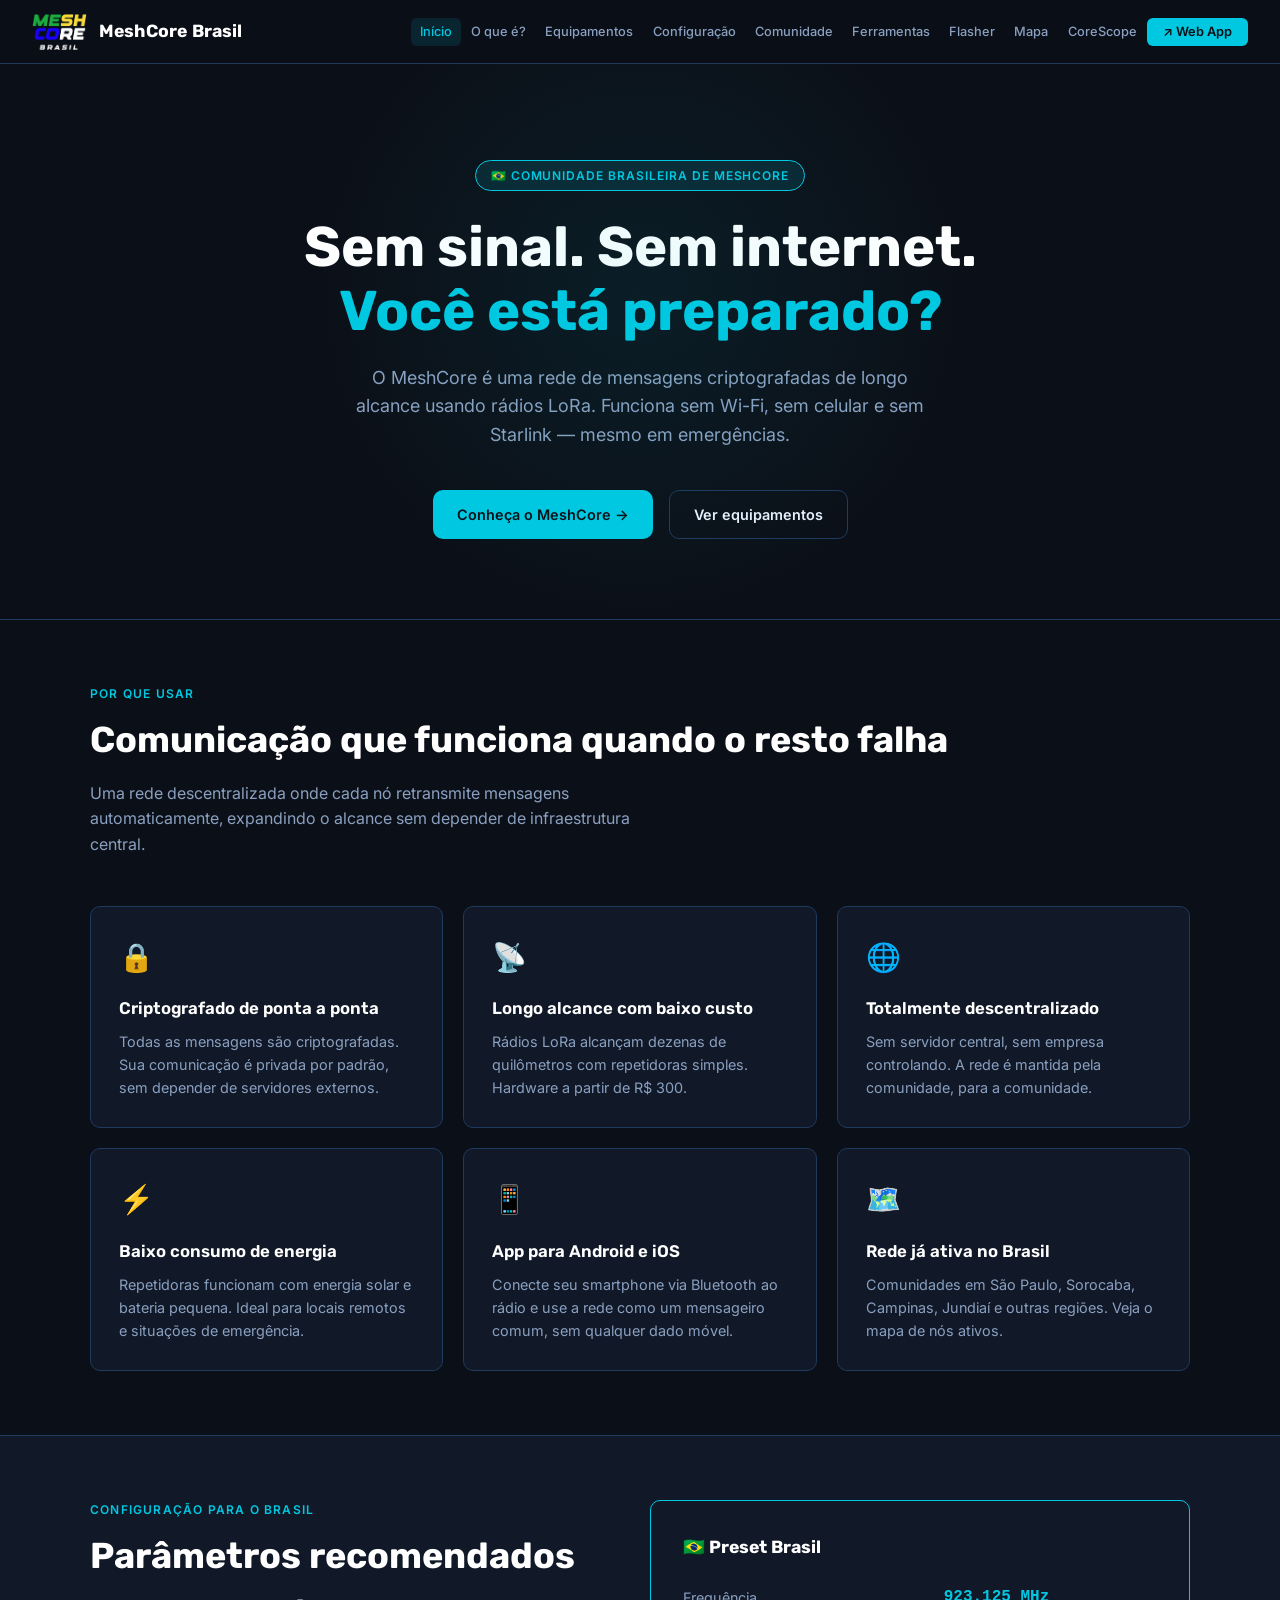
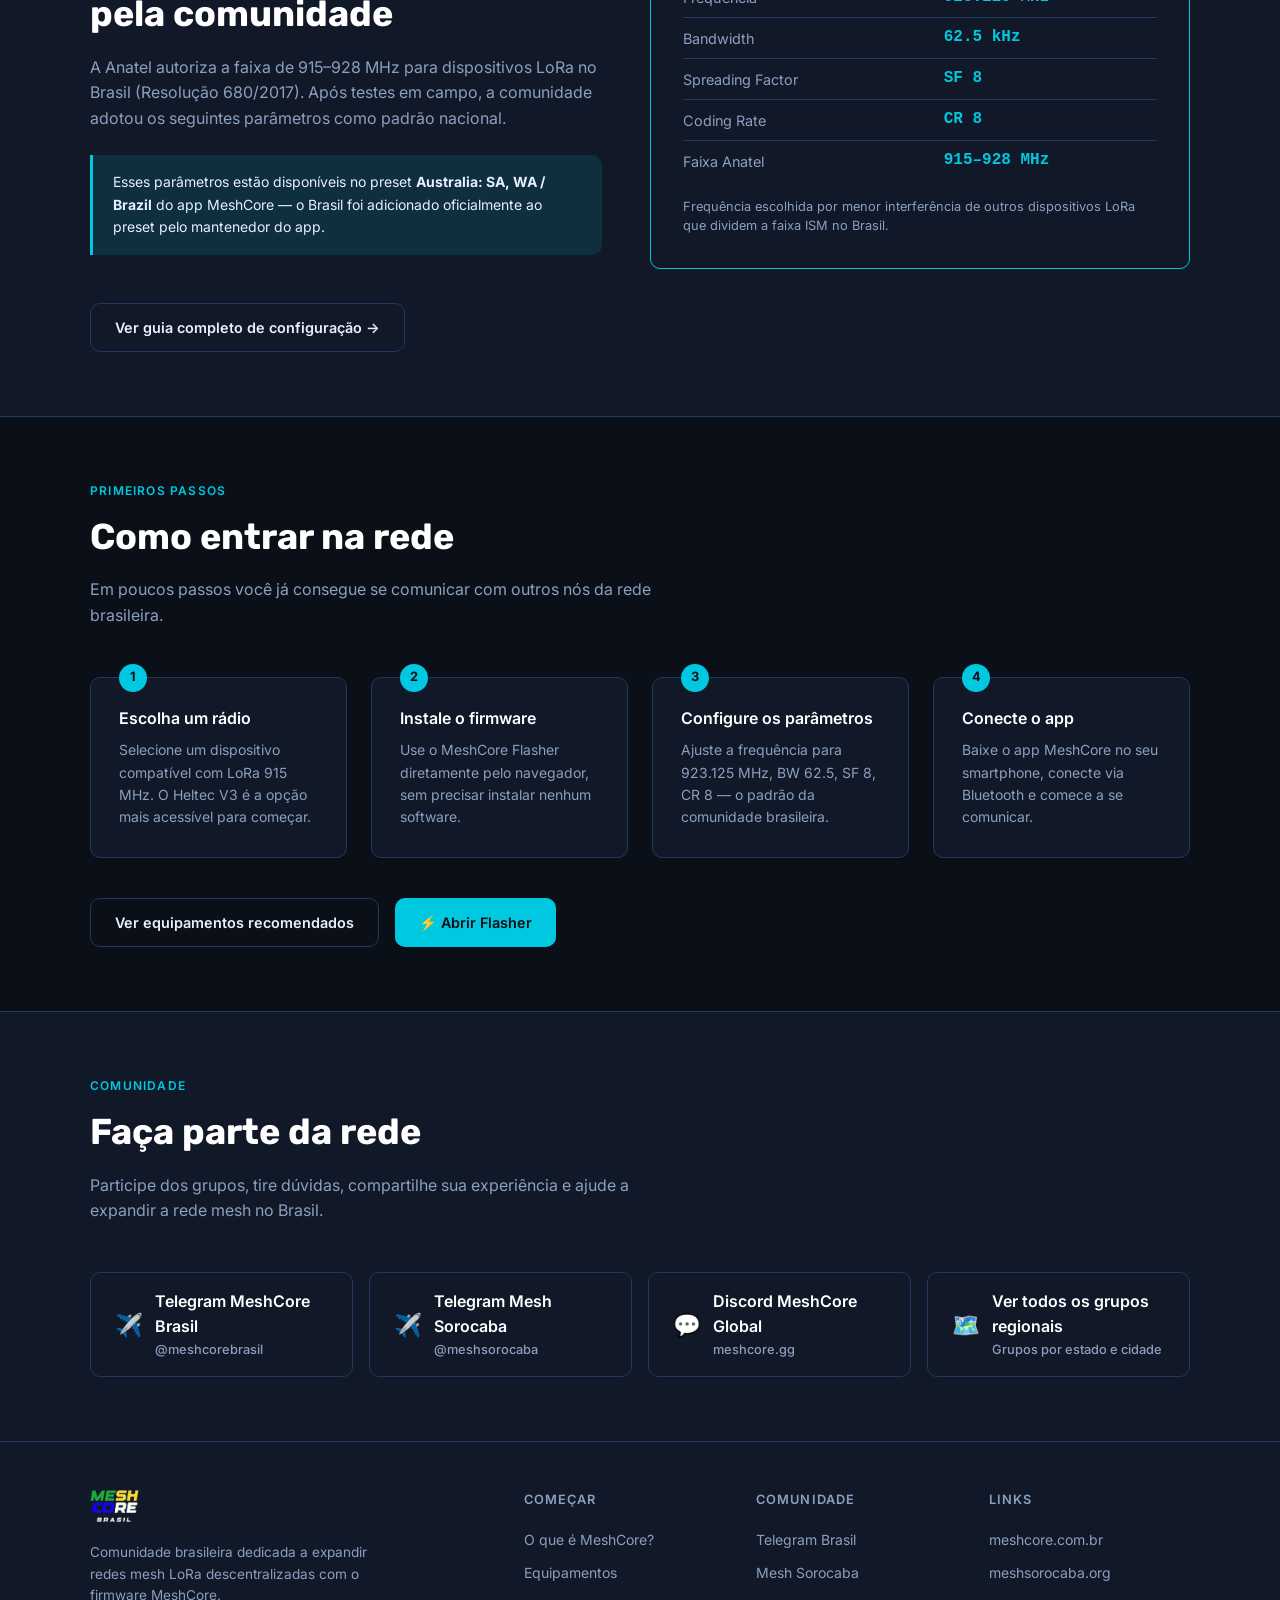
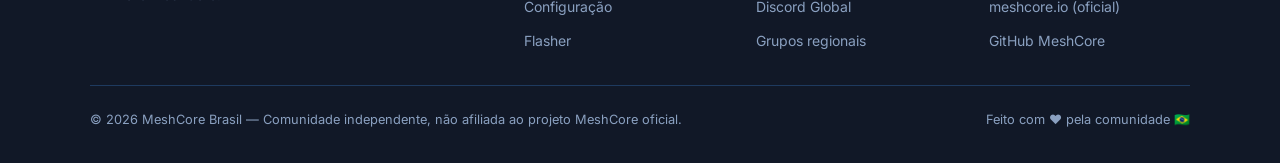
==== index.html @ 602535da "add MeshCore Brasil website Complete site with all pages: home, o-que-e, equipamentos, configuracao," ====
<!DOCTYPE html>
<html lang="pt-BR">
<head>
  <meta charset="UTF-8">
  <meta name="viewport" content="width=device-width, initial-scale=1.0">
  <title>MeshCore Brasil — Rede mesh LoRa sem internet</title>
  <meta name="description" content="Comunique-se sem internet, sem celular, sem Starlink. O MeshCore é uma rede de mensagens criptografadas de longo alcance com rádios LoRa.">
  <link rel="icon" href="img/logo.png">
  <meta property="og:type" content="website">
  <meta property="og:title" content="MeshCore Brasil">
  <meta property="og:description" content="Rede mesh LoRa descentralizada e criptografada. Sem internet, sem celular.">
  <meta property="og:image" content="img/logo.png">
  <link rel="stylesheet" href="css/style.css">
</head>
<body>

<!-- NAV -->
<nav>
  <a href="index.html" class="nav-logo">
    <img src="img/logo.png" alt="MeshCore Brasil">
    <span>MeshCore Brasil</span>
  </a>
  <button class="nav-toggle" aria-label="Menu" onclick="this.closest('nav').querySelector('.nav-links').classList.toggle('open')">
    <svg width="22" height="22" viewBox="0 0 22 22" fill="none" stroke="currentColor" stroke-width="2" stroke-linecap="round">
      <line x1="3" y1="6" x2="19" y2="6"/><line x1="3" y1="11" x2="19" y2="11"/><line x1="3" y1="16" x2="19" y2="16"/>
    </svg>
  </button>
  <ul class="nav-links">
    <li><a href="index.html" class="active">Início</a></li>
    <li><a href="pages/o-que-e.html">O que é?</a></li>
    <li><a href="pages/equipamentos.html">Equipamentos</a></li>
    <li><a href="pages/configuracao.html">Configuração</a></li>
    <li><a href="pages/comunidade.html">Comunidade</a></li>
    <li><a href="pages/ferramentas.html">Ferramentas</a></li>
    <li><a href="pages/flasher.html">Flasher</a></li>
    <li><a href="pages/mapa.html">Mapa</a></li>
    <li><a href="pages/corescope.html">CoreScope</a></li>
    <li><a href="https://app.meshcore.io/" target="_blank" class="nav-cta">↗ Web App</a></li>
  </ul>
</nav>

<!-- HERO -->
<section class="hero">
  <div class="hero-badge">🇧🇷 Comunidade Brasileira de MeshCore</div>
  <h1>Sem sinal. Sem internet.<br><span>Você está preparado?</span></h1>
  <p>O MeshCore é uma rede de mensagens criptografadas de longo alcance usando rádios LoRa. Funciona sem Wi-Fi, sem celular e sem Starlink — mesmo em emergências.</p>
  <div class="hero-actions">
    <a href="pages/o-que-e.html" class="btn btn-primary">Conheça o MeshCore →</a>
    <a href="pages/equipamentos.html" class="btn btn-outline">Ver equipamentos</a>
  </div>
</section>

<hr class="divider">

<!-- POR QUE MESHCORE -->
<section>
  <div class="container">
    <div class="section-label">Por que usar</div>
    <h2 class="section-title">Comunicação que funciona quando o resto falha</h2>
    <p class="section-desc">Uma rede descentralizada onde cada nó retransmite mensagens automaticamente, expandindo o alcance sem depender de infraestrutura central.</p>
    <div class="cards">
      <div class="card">
        <div class="card-icon">🔒</div>
        <h3>Criptografado de ponta a ponta</h3>
        <p>Todas as mensagens são criptografadas. Sua comunicação é privada por padrão, sem depender de servidores externos.</p>
      </div>
      <div class="card">
        <div class="card-icon">📡</div>
        <h3>Longo alcance com baixo custo</h3>
        <p>Rádios LoRa alcançam dezenas de quilômetros com repetidoras simples. Hardware a partir de R$ 300.</p>
      </div>
      <div class="card">
        <div class="card-icon">🌐</div>
        <h3>Totalmente descentralizado</h3>
        <p>Sem servidor central, sem empresa controlando. A rede é mantida pela comunidade, para a comunidade.</p>
      </div>
      <div class="card">
        <div class="card-icon">⚡</div>
        <h3>Baixo consumo de energia</h3>
        <p>Repetidoras funcionam com energia solar e bateria pequena. Ideal para locais remotos e situações de emergência.</p>
      </div>
      <div class="card">
        <div class="card-icon">📱</div>
        <h3>App para Android e iOS</h3>
        <p>Conecte seu smartphone via Bluetooth ao rádio e use a rede como um mensageiro comum, sem qualquer dado móvel.</p>
      </div>
      <div class="card">
        <div class="card-icon">🗺️</div>
        <h3>Rede já ativa no Brasil</h3>
        <p>Comunidades em São Paulo, Sorocaba, Campinas, Jundiaí e outras regiões. Veja o mapa de nós ativos.</p>
      </div>
    </div>
  </div>
</section>

<hr class="divider">

<!-- CONFIGURAÇÃO BRASIL -->
<section style="background: var(--surface);">
  <div class="container">
    <div style="display: grid; grid-template-columns: 1fr auto; gap: 3rem; align-items: start; flex-wrap: wrap;">
      <div>
        <div class="section-label">Configuração para o Brasil</div>
        <h2 class="section-title">Parâmetros recomendados pela comunidade</h2>
        <p class="section-desc" style="margin-bottom: 1.5rem;">A Anatel autoriza a faixa de 915–928 MHz para dispositivos LoRa no Brasil (Resolução 680/2017). Após testes em campo, a comunidade adotou os seguintes parâmetros como padrão nacional.</p>
        <div class="info-box">
          Esses parâmetros estão disponíveis no preset <strong>Australia: SA, WA / Brazil</strong> do app MeshCore — o Brasil foi adicionado oficialmente ao preset pelo mantenedor do app.
        </div>
        <a href="pages/configuracao.html" class="btn btn-outline" style="margin-top: 1.5rem;">Ver guia completo de configuração →</a>
      </div>
      <div class="freq-box">
        <h3>🇧🇷 Preset Brasil</h3>
        <table class="freq-table">
          <tr><td>Frequência</td><td>923.125 MHz</td></tr>
          <tr><td>Bandwidth</td><td>62.5 kHz</td></tr>
          <tr><td>Spreading Factor</td><td>SF 8</td></tr>
          <tr><td>Coding Rate</td><td>CR 8</td></tr>
          <tr><td>Faixa Anatel</td><td>915–928 MHz</td></tr>
        </table>
        <p class="freq-note">Frequência escolhida por menor interferência de outros dispositivos LoRa que dividem a faixa ISM no Brasil.</p>
      </div>
    </div>
  </div>
</section>

<hr class="divider">

<!-- COMO COMEÇAR -->
<section>
  <div class="container">
    <div class="section-label">Primeiros passos</div>
    <h2 class="section-title">Como entrar na rede</h2>
    <p class="section-desc">Em poucos passos você já consegue se comunicar com outros nós da rede brasileira.</p>
    <div class="steps">
      <div class="step">
        <h3>Escolha um rádio</h3>
        <p>Selecione um dispositivo compatível com LoRa 915 MHz. O Heltec V3 é a opção mais acessível para começar.</p>
      </div>
      <div class="step">
        <h3>Instale o firmware</h3>
        <p>Use o MeshCore Flasher diretamente pelo navegador, sem precisar instalar nenhum software.</p>
      </div>
      <div class="step">
        <h3>Configure os parâmetros</h3>
        <p>Ajuste a frequência para 923.125 MHz, BW 62.5, SF 8, CR 8 — o padrão da comunidade brasileira.</p>
      </div>
      <div class="step">
        <h3>Conecte o app</h3>
        <p>Baixe o app MeshCore no seu smartphone, conecte via Bluetooth e comece a se comunicar.</p>
      </div>
    </div>
    <div style="margin-top: 2.5rem; display: flex; gap: 1rem; flex-wrap: wrap;">
      <a href="pages/equipamentos.html" class="btn btn-outline">Ver equipamentos recomendados</a>
      <a href="https://flasher.meshcore.io/" target="_blank" class="btn btn-primary">⚡ Abrir Flasher</a>
    </div>
  </div>
</section>

<hr class="divider">

<!-- COMUNIDADE -->
<section style="background: var(--surface);">
  <div class="container">
    <div class="section-label">Comunidade</div>
    <h2 class="section-title">Faça parte da rede</h2>
    <p class="section-desc">Participe dos grupos, tire dúvidas, compartilhe sua experiência e ajude a expandir a rede mesh no Brasil.</p>
    <div class="community-links">
      <a href="https://t.me/meshcorebrasil" target="_blank" class="community-link">
        <span class="icon">✈️</span>
        <div>
          <div style="font-weight: 600; color: var(--white);">Telegram MeshCore Brasil</div>
          <div style="font-size: 0.8rem; color: var(--text-dim);">@meshcorebrasil</div>
        </div>
      </a>
      <a href="https://t.me/meshsorocaba" target="_blank" class="community-link">
        <span class="icon">✈️</span>
        <div>
          <div style="font-weight: 600; color: var(--white);">Telegram Mesh Sorocaba</div>
          <div style="font-size: 0.8rem; color: var(--text-dim);">@meshsorocaba</div>
        </div>
      </a>
      <a href="https://meshcore.gg" target="_blank" class="community-link">
        <span class="icon">💬</span>
        <div>
          <div style="font-weight: 600; color: var(--white);">Discord MeshCore Global</div>
          <div style="font-size: 0.8rem; color: var(--text-dim);">meshcore.gg</div>
        </div>
      </a>
      <a href="pages/comunidade.html" class="community-link">
        <span class="icon">🗺️</span>
        <div>
          <div style="font-weight: 600; color: var(--white);">Ver todos os grupos regionais</div>
          <div style="font-size: 0.8rem; color: var(--text-dim);">Grupos por estado e cidade</div>
        </div>
      </a>
    </div>
  </div>
</section>

<!-- FOOTER -->
<footer>
  <div class="footer-inner">
    <div class="footer-brand">
      <img src="img/logo.png" alt="MeshCore Brasil">
      <p>Comunidade brasileira dedicada a expandir redes mesh LoRa descentralizadas com o firmware MeshCore.</p>
    </div>
    <div class="footer-col">
      <h4>Começar</h4>
      <ul>
        <li><a href="pages/o-que-e.html">O que é MeshCore?</a></li>
        <li><a href="pages/equipamentos.html">Equipamentos</a></li>
        <li><a href="pages/configuracao.html">Configuração</a></li>
        <li><a href="https://flasher.meshcore.io/" target="_blank">Flasher</a></li>
      </ul>
    </div>
    <div class="footer-col">
      <h4>Comunidade</h4>
      <ul>
        <li><a href="https://t.me/meshcorebrasil" target="_blank">Telegram Brasil</a></li>
        <li><a href="https://t.me/meshsorocaba" target="_blank">Mesh Sorocaba</a></li>
        <li><a href="https://meshcore.gg" target="_blank">Discord Global</a></li>
        <li><a href="pages/comunidade.html">Grupos regionais</a></li>
      </ul>
    </div>
    <div class="footer-col">
      <h4>Links</h4>
      <ul>
        <li><a href="https://meshcore.com.br" target="_blank">meshcore.com.br</a></li>
        <li><a href="https://www.meshsorocaba.org" target="_blank">meshsorocaba.org</a></li>
        <li><a href="https://meshcore.io" target="_blank">meshcore.io (oficial)</a></li>
        <li><a href="https://github.com/ripplebiz/MeshCore" target="_blank">GitHub MeshCore</a></li>
      </ul>
    </div>
  </div>
  <div class="footer-bottom">
    <span>© 2026 MeshCore Brasil — Comunidade independente, não afiliada ao projeto MeshCore oficial.</span>
    <span>Feito com ❤️ pela comunidade 🇧🇷</span>
  </div>
</footer>

</body>
</html>
---- css/style.css ----
@import url('https://fonts.googleapis.com/css2?family=Inter:wght@300;400;500;600;700&family=Rubik:wght@400;500;700&display=swap');

:root {
  --bg:          #0b0f17;
  --surface:     #111827;
  --surface-2:   #1a2438;
  --border:      #1e3a5f;
  --primary:     #14213d;
  --accent:      #00c8e0;
  --accent-dim:  rgba(0, 200, 224, 0.12);
  --accent-glow: rgba(0, 200, 224, 0.25);
  --text:        #e8f0fe;
  --text-dim:    #8aa0c0;
  --white:       #ffffff;
  --green:       #22d3a0;
  --radius:      10px;
  --nav-height:  64px;
}

*, *::before, *::after { box-sizing: border-box; margin: 0; padding: 0; }

html { scroll-behavior: smooth; }

body {
  font-family: 'Inter', sans-serif;
  background: var(--bg);
  color: var(--text);
  line-height: 1.6;
  font-size: 16px;
}

a { color: var(--accent); text-decoration: none; }
a:hover { text-decoration: underline; }

img { max-width: 100%; height: auto; }

/* ── NAV ───────────────────────────────────────────────────────────────────── */

nav {
  position: sticky;
  top: 0;
  z-index: 100;
  height: var(--nav-height);
  background: rgba(11, 15, 23, 0.92);
  backdrop-filter: blur(12px);
  border-bottom: 1px solid var(--border);
  display: flex;
  align-items: center;
  justify-content: space-between;
  padding: 0 2rem;
}

.nav-logo {
  display: flex;
  align-items: center;
  gap: 0.75rem;
  text-decoration: none;
}

.nav-logo img {
  height: 36px;
  width: auto;
}

.nav-logo span {
  font-family: 'Rubik', sans-serif;
  font-weight: 700;
  font-size: 1.1rem;
  color: var(--white);
  letter-spacing: 0.01em;
}

.nav-links {
  display: flex;
  align-items: center;
  gap: 0.1rem;
  list-style: none;
  flex-wrap: nowrap;
}

.nav-links a {
  color: var(--text-dim);
  font-size: 0.8rem;
  font-weight: 500;
  padding: 0.4rem 0.55rem;
  border-radius: 6px;
  transition: color 0.2s, background 0.2s;
  text-decoration: none;
  white-space: nowrap;
}

.nav-links a:hover,
.nav-links a.active {
  color: var(--accent);
  background: var(--accent-dim);
}

.nav-cta {
  background: var(--accent) !important;
  color: var(--bg) !important;
  font-weight: 600 !important;
  padding: 0.4rem 1rem !important;
  border-radius: 6px !important;
}

.nav-cta:hover {
  opacity: 0.9;
  background: var(--accent) !important;
}

.nav-toggle {
  display: none;
  background: none;
  border: none;
  cursor: pointer;
  color: var(--text);
  padding: 0.5rem;
}

/* ── HERO ──────────────────────────────────────────────────────────────────── */

.hero {
  padding: 6rem 2rem 5rem;
  text-align: center;
  position: relative;
  overflow: hidden;
}

.hero::before {
  content: '';
  position: absolute;
  top: -120px;
  left: 50%;
  transform: translateX(-50%);
  width: 700px;
  height: 700px;
  background: radial-gradient(circle, rgba(0, 200, 224, 0.08) 0%, transparent 70%);
  pointer-events: none;
}

.hero-badge {
  display: inline-block;
  background: var(--accent-dim);
  border: 1px solid var(--accent);
  color: var(--accent);
  font-size: 0.75rem;
  font-weight: 600;
  letter-spacing: 0.08em;
  text-transform: uppercase;
  padding: 0.3rem 0.9rem;
  border-radius: 999px;
  margin-bottom: 1.5rem;
}

.hero h1 {
  font-family: 'Rubik', sans-serif;
  font-size: clamp(2rem, 5vw, 3.5rem);
  font-weight: 700;
  color: var(--white);
  line-height: 1.15;
  max-width: 720px;
  margin: 0 auto 1.25rem;
}

.hero h1 span {
  color: var(--accent);
}

.hero p {
  font-size: 1.125rem;
  color: var(--text-dim);
  max-width: 580px;
  margin: 0 auto 2.5rem;
}

.hero-actions {
  display: flex;
  gap: 1rem;
  justify-content: center;
  flex-wrap: wrap;
}

/* ── BUTTONS ───────────────────────────────────────────────────────────────── */

.btn {
  display: inline-flex;
  align-items: center;
  gap: 0.5rem;
  padding: 0.75rem 1.5rem;
  border-radius: var(--radius);
  font-weight: 600;
  font-size: 0.9rem;
  cursor: pointer;
  transition: all 0.2s;
  text-decoration: none;
  border: none;
}

.btn-primary {
  background: var(--accent);
  color: var(--bg);
}

.btn-primary:hover {
  opacity: 0.88;
  text-decoration: none;
  transform: translateY(-1px);
  box-shadow: 0 4px 20px var(--accent-glow);
}

.btn-outline {
  background: transparent;
  color: var(--text);
  border: 1px solid var(--border);
}

.btn-outline:hover {
  border-color: var(--accent);
  color: var(--accent);
  text-decoration: none;
  transform: translateY(-1px);
}

/* ── SECTIONS ──────────────────────────────────────────────────────────────── */

section {
  padding: 4rem 2rem;
}

.container {
  max-width: 1100px;
  margin: 0 auto;
}

.section-label {
  font-size: 0.75rem;
  font-weight: 600;
  letter-spacing: 0.1em;
  text-transform: uppercase;
  color: var(--accent);
  margin-bottom: 0.5rem;
}

.section-title {
  font-family: 'Rubik', sans-serif;
  font-size: clamp(1.5rem, 3vw, 2.25rem);
  font-weight: 700;
  color: var(--white);
  margin-bottom: 0.75rem;
}

.section-desc {
  color: var(--text-dim);
  font-size: 1rem;
  max-width: 580px;
  margin-bottom: 3rem;
}

/* ── CARDS ─────────────────────────────────────────────────────────────────── */

.cards {
  display: grid;
  grid-template-columns: repeat(auto-fit, minmax(280px, 1fr));
  gap: 1.25rem;
}

.card {
  background: var(--surface);
  border: 1px solid var(--border);
  border-radius: var(--radius);
  padding: 1.75rem;
  transition: border-color 0.2s, transform 0.2s;
}

.card:hover {
  border-color: var(--accent);
  transform: translateY(-3px);
}

.card-icon {
  font-size: 1.75rem;
  margin-bottom: 1rem;
}

.card h3 {
  font-family: 'Rubik', sans-serif;
  font-size: 1.05rem;
  font-weight: 600;
  color: var(--white);
  margin-bottom: 0.5rem;
}

.card p {
  font-size: 0.9rem;
  color: var(--text-dim);
  line-height: 1.6;
}

/* ── STEPS ─────────────────────────────────────────────────────────────────── */

.steps {
  display: grid;
  grid-template-columns: repeat(auto-fit, minmax(220px, 1fr));
  gap: 1.5rem;
  counter-reset: steps;
}

.step {
  position: relative;
  padding: 1.75rem;
  background: var(--surface);
  border: 1px solid var(--border);
  border-radius: var(--radius);
  counter-increment: steps;
}

.step::before {
  content: counter(steps);
  position: absolute;
  top: -14px;
  left: 1.75rem;
  background: var(--accent);
  color: var(--bg);
  font-weight: 700;
  font-size: 0.8rem;
  width: 28px;
  height: 28px;
  border-radius: 50%;
  display: flex;
  align-items: center;
  justify-content: center;
}

.step h3 {
  font-weight: 600;
  color: var(--white);
  margin-bottom: 0.5rem;
  font-size: 1rem;
}

.step p {
  font-size: 0.875rem;
  color: var(--text-dim);
}

/* ── COMMUNITY LINKS ───────────────────────────────────────────────────────── */

.community-links {
  display: flex;
  flex-wrap: wrap;
  gap: 1rem;
}

.community-link {
  display: flex;
  align-items: center;
  gap: 0.75rem;
  background: var(--surface);
  border: 1px solid var(--border);
  border-radius: var(--radius);
  padding: 1rem 1.5rem;
  color: var(--text);
  text-decoration: none;
  font-weight: 500;
  transition: border-color 0.2s, transform 0.2s;
  flex: 1 1 220px;
}

.community-link:hover {
  border-color: var(--accent);
  color: var(--accent);
  text-decoration: none;
  transform: translateY(-2px);
}

.community-link .icon {
  font-size: 1.4rem;
}

/* ── FREQUENCY BOX ─────────────────────────────────────────────────────────── */

.freq-box {
  background: var(--surface);
  border: 1px solid var(--accent);
  border-radius: var(--radius);
  padding: 2rem;
  max-width: 540px;
}

.freq-box h3 {
  font-family: 'Rubik', sans-serif;
  font-weight: 700;
  color: var(--white);
  margin-bottom: 1rem;
  font-size: 1.1rem;
}

.freq-table {
  width: 100%;
  border-collapse: collapse;
  font-size: 0.9rem;
}

.freq-table td {
  padding: 0.45rem 0;
  border-bottom: 1px solid var(--border);
}

.freq-table td:first-child { color: var(--text-dim); width: 55%; }
.freq-table td:last-child  { color: var(--accent); font-weight: 600; font-family: monospace; font-size: 1rem; }
.freq-table tr:last-child td { border-bottom: none; }

.freq-note {
  margin-top: 1rem;
  font-size: 0.8rem;
  color: var(--text-dim);
  line-height: 1.5;
}

/* ── DIVIDER ────────────────────────────────────────────────────────────────── */

.divider {
  border: none;
  border-top: 1px solid var(--border);
  margin: 0;
}

/* ── FOOTER ────────────────────────────────────────────────────────────────── */

footer {
  background: var(--surface);
  border-top: 1px solid var(--border);
  padding: 3rem 2rem 2rem;
}

.footer-inner {
  max-width: 1100px;
  margin: 0 auto;
  display: grid;
  grid-template-columns: 2fr 1fr 1fr 1fr;
  gap: 2rem;
}

.footer-brand img {
  height: 32px;
  margin-bottom: 0.75rem;
}

.footer-brand p {
  font-size: 0.85rem;
  color: var(--text-dim);
  max-width: 280px;
  line-height: 1.6;
}

.footer-col h4 {
  font-size: 0.8rem;
  font-weight: 600;
  text-transform: uppercase;
  letter-spacing: 0.08em;
  color: var(--text-dim);
  margin-bottom: 1rem;
}

.footer-col ul {
  list-style: none;
  display: flex;
  flex-direction: column;
  gap: 0.5rem;
}

.footer-col a {
  font-size: 0.875rem;
  color: var(--text-dim);
  transition: color 0.2s;
}

.footer-col a:hover {
  color: var(--accent);
  text-decoration: none;
}

.footer-bottom {
  max-width: 1100px;
  margin: 2rem auto 0;
  padding-top: 1.5rem;
  border-top: 1px solid var(--border);
  display: flex;
  justify-content: space-between;
  align-items: center;
  font-size: 0.8rem;
  color: var(--text-dim);
  flex-wrap: wrap;
  gap: 0.5rem;
}

/* ── ALERT / INFO BOX ──────────────────────────────────────────────────────── */

.info-box {
  background: var(--accent-dim);
  border-left: 3px solid var(--accent);
  border-radius: 0 var(--radius) var(--radius) 0;
  padding: 1rem 1.25rem;
  font-size: 0.875rem;
  color: var(--text);
  margin: 1.5rem 0;
}

/* ── PAGE HEADER ───────────────────────────────────────────────────────────── */

.page-header {
  padding: 4rem 2rem 3rem;
  border-bottom: 1px solid var(--border);
}

.page-header .section-label { margin-bottom: 0.75rem; }
.page-header h1 {
  font-family: 'Rubik', sans-serif;
  font-size: clamp(1.75rem, 4vw, 2.75rem);
  font-weight: 700;
  color: var(--white);
  margin-bottom: 0.75rem;
}
.page-header p {
  color: var(--text-dim);
  font-size: 1.05rem;
  max-width: 600px;
}

/* ── RESPONSIVE ────────────────────────────────────────────────────────────── */

@media (max-width: 768px) {
  nav { padding: 0 1.25rem; }

  .nav-links {
    display: none;
    position: absolute;
    top: var(--nav-height);
    left: 0;
    right: 0;
    background: var(--bg);
    border-bottom: 1px solid var(--border);
    flex-direction: column;
    padding: 1rem;
    gap: 0.25rem;
  }

  .nav-links.open { display: flex; }
  .nav-links a { padding: 0.6rem 1rem; border-radius: 6px; width: 100%; }
  .nav-toggle { display: block; }

  .hero { padding: 4rem 1.25rem 3.5rem; }
  section { padding: 3rem 1.25rem; }

  .footer-inner {
    grid-template-columns: 1fr 1fr;
  }

  .footer-bottom {
    flex-direction: column;
    text-align: center;
  }
}

@media (max-width: 480px) {
  .footer-inner { grid-template-columns: 1fr; }
  .hero-actions { flex-direction: column; align-items: center; }
}
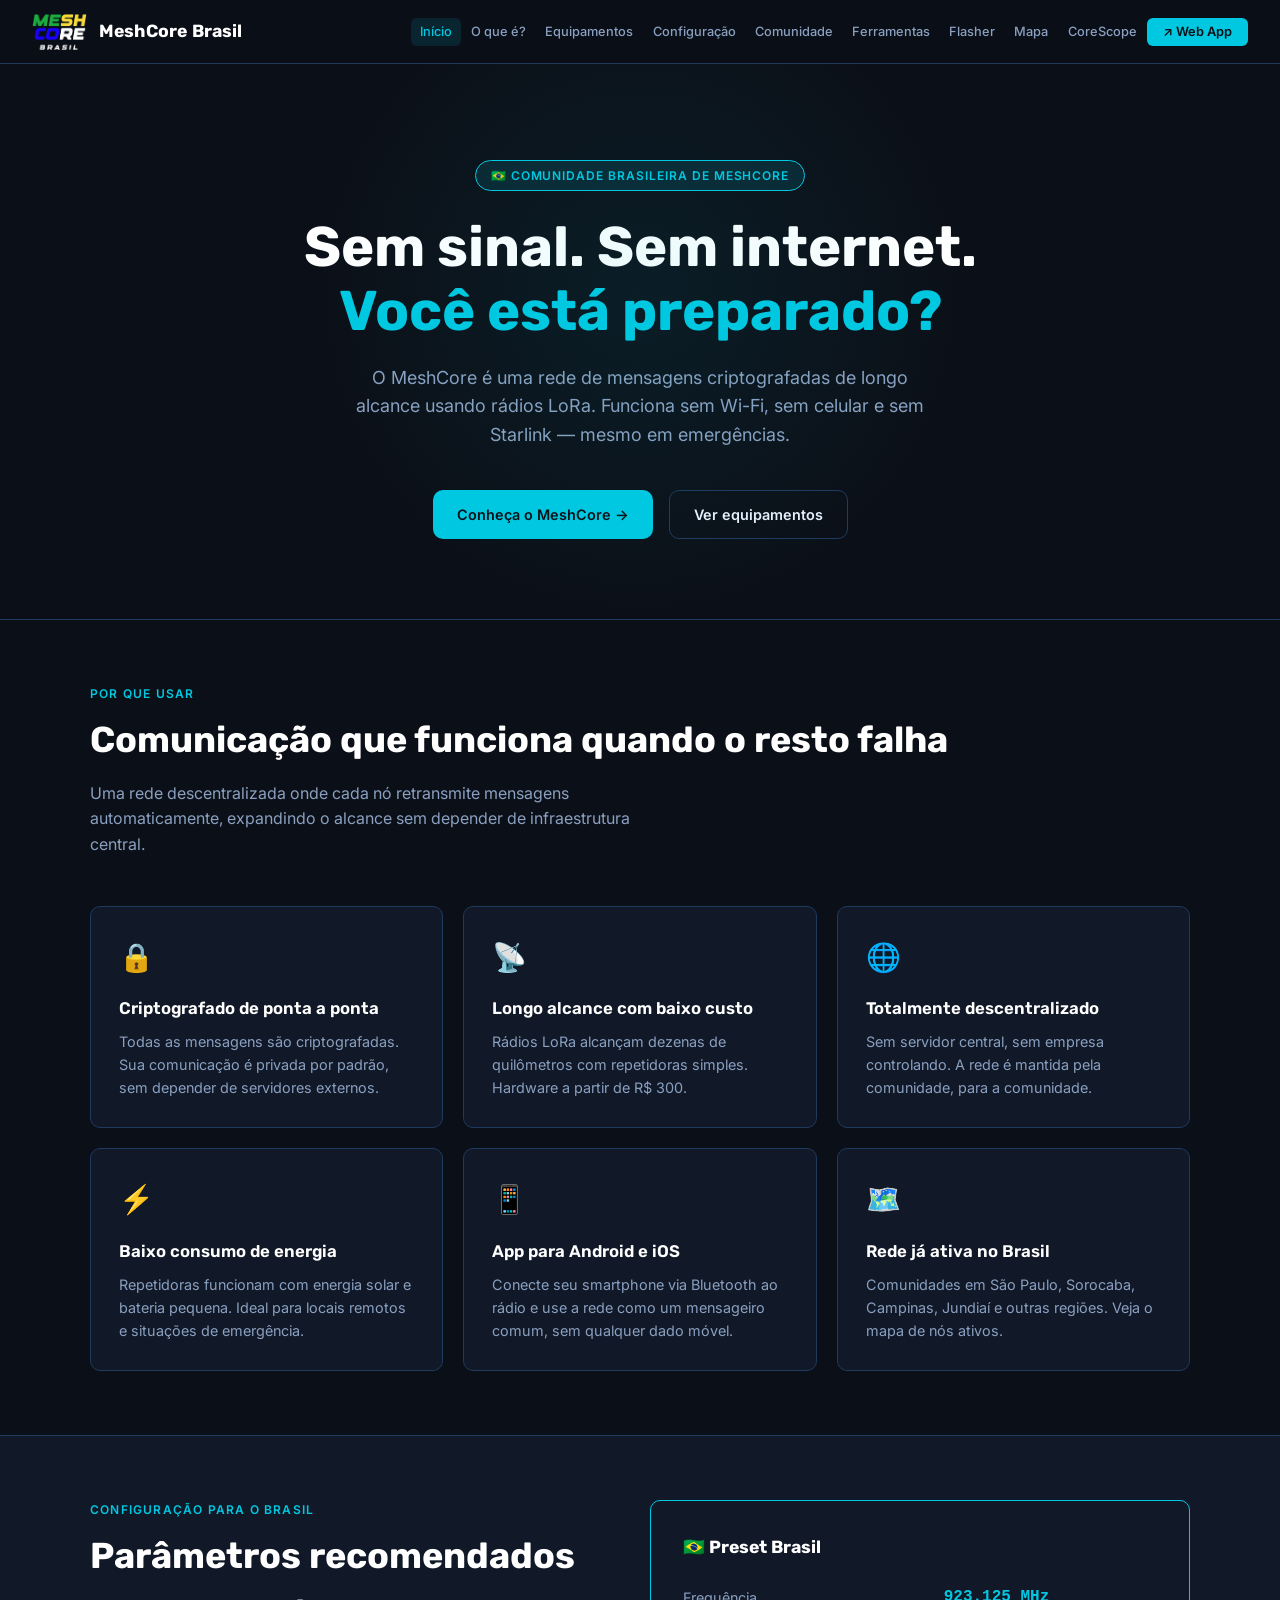
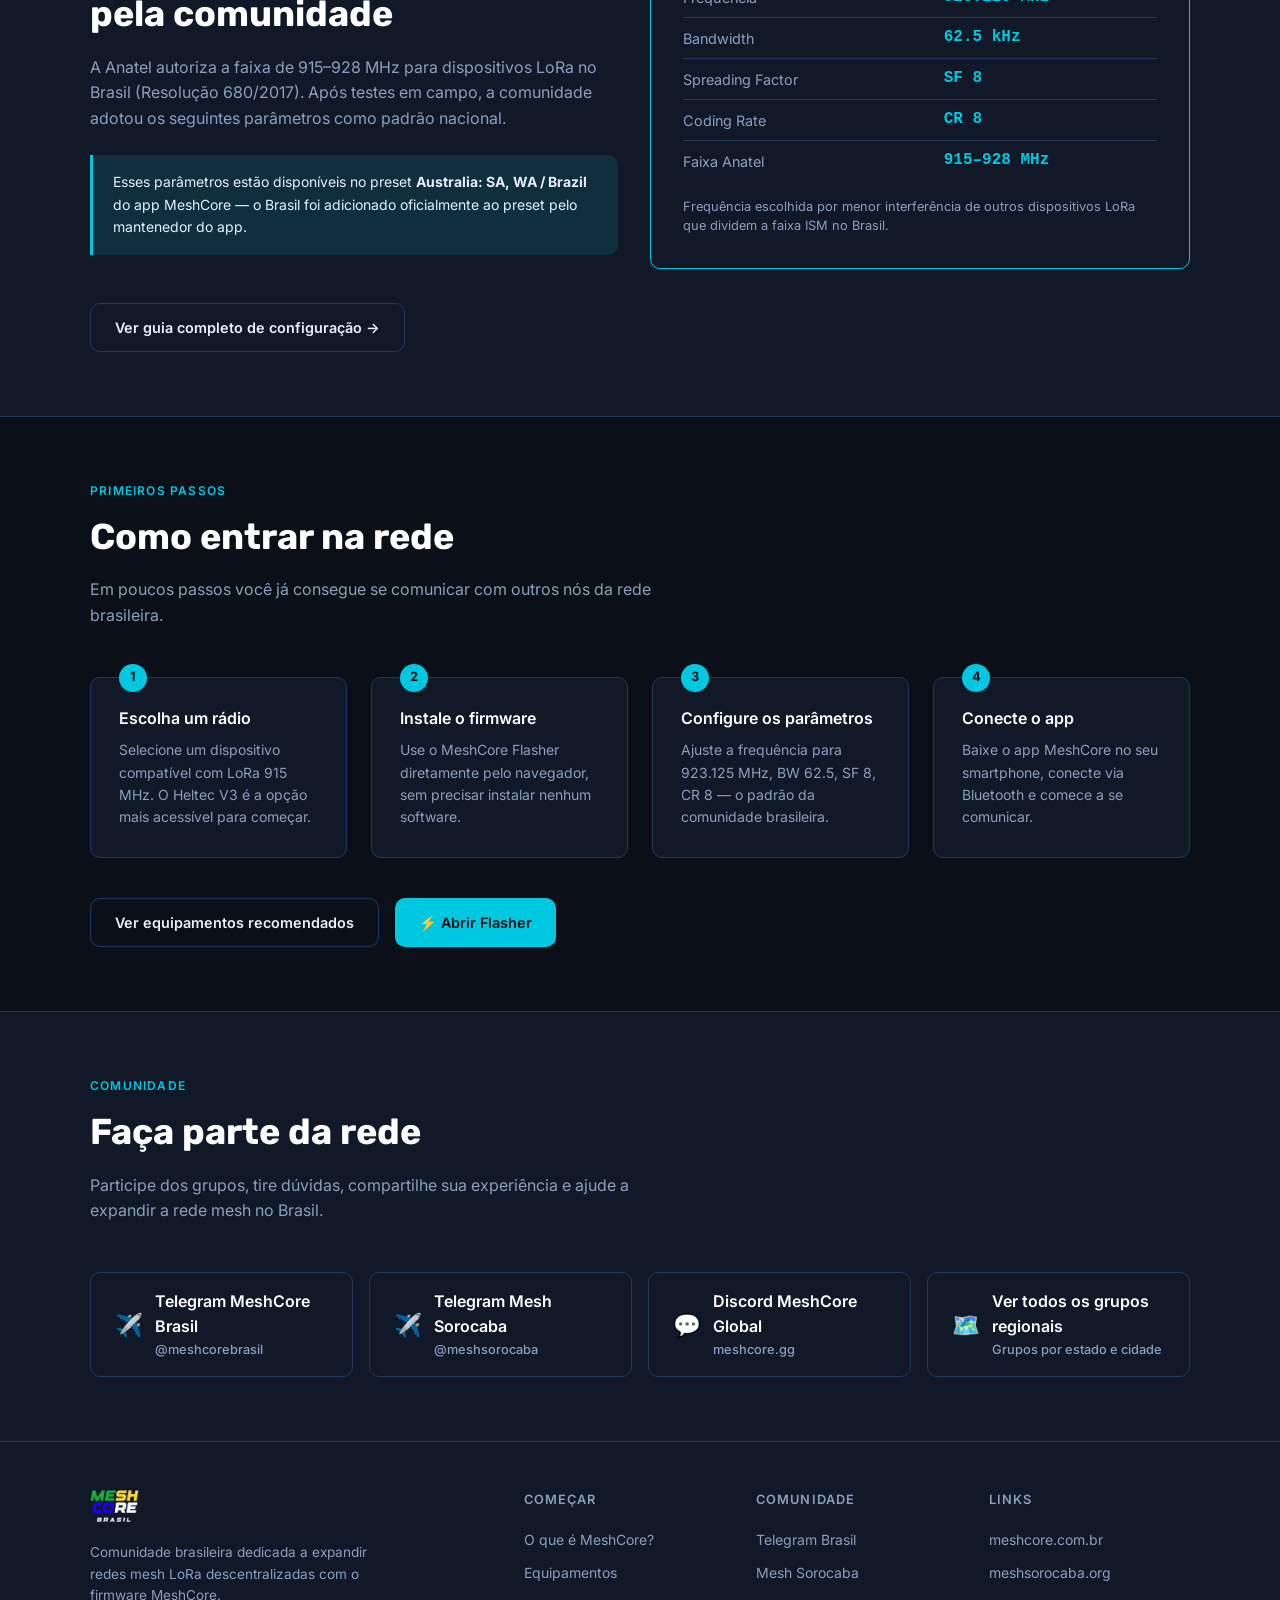
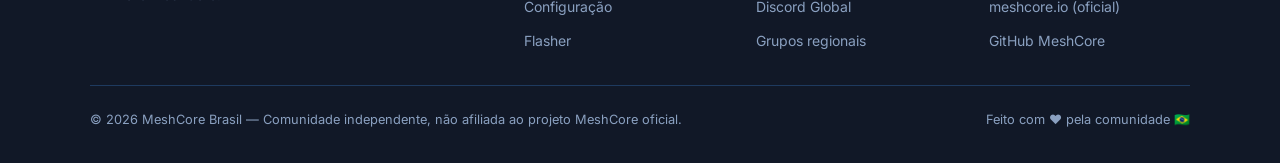
==== commit 21675f4e: "fix params grid layout on mobile — stack vertically below 700px" ====
--- a/index.html
+++ b/index.html
@@ -98,7 +98,7 @@
 <!-- CONFIGURAÇÃO BRASIL -->
 <section style="background: var(--surface);">
   <div class="container">
-    <div style="display: grid; grid-template-columns: 1fr auto; gap: 3rem; align-items: start; flex-wrap: wrap;">
+    <div class="params-grid">
       <div>
         <div class="section-label">Configuração para o Brasil</div>
         <h2 class="section-title">Parâmetros recomendados pela comunidade</h2>
--- a/css/style.css
+++ b/css/style.css
@@ -529,6 +529,13 @@
 
 /* ── RESPONSIVE ────────────────────────────────────────────────────────────── */
 
+.params-grid { display: grid; grid-template-columns: 1fr auto; gap: 2rem; align-items: start; }
+
+@media (max-width: 700px) {
+  .params-grid { grid-template-columns: 1fr; }
+  .params-grid .freq-box { min-width: unset; width: 100%; }
+}
+
 @media (max-width: 768px) {
   nav { padding: 0 1.25rem; }
 
